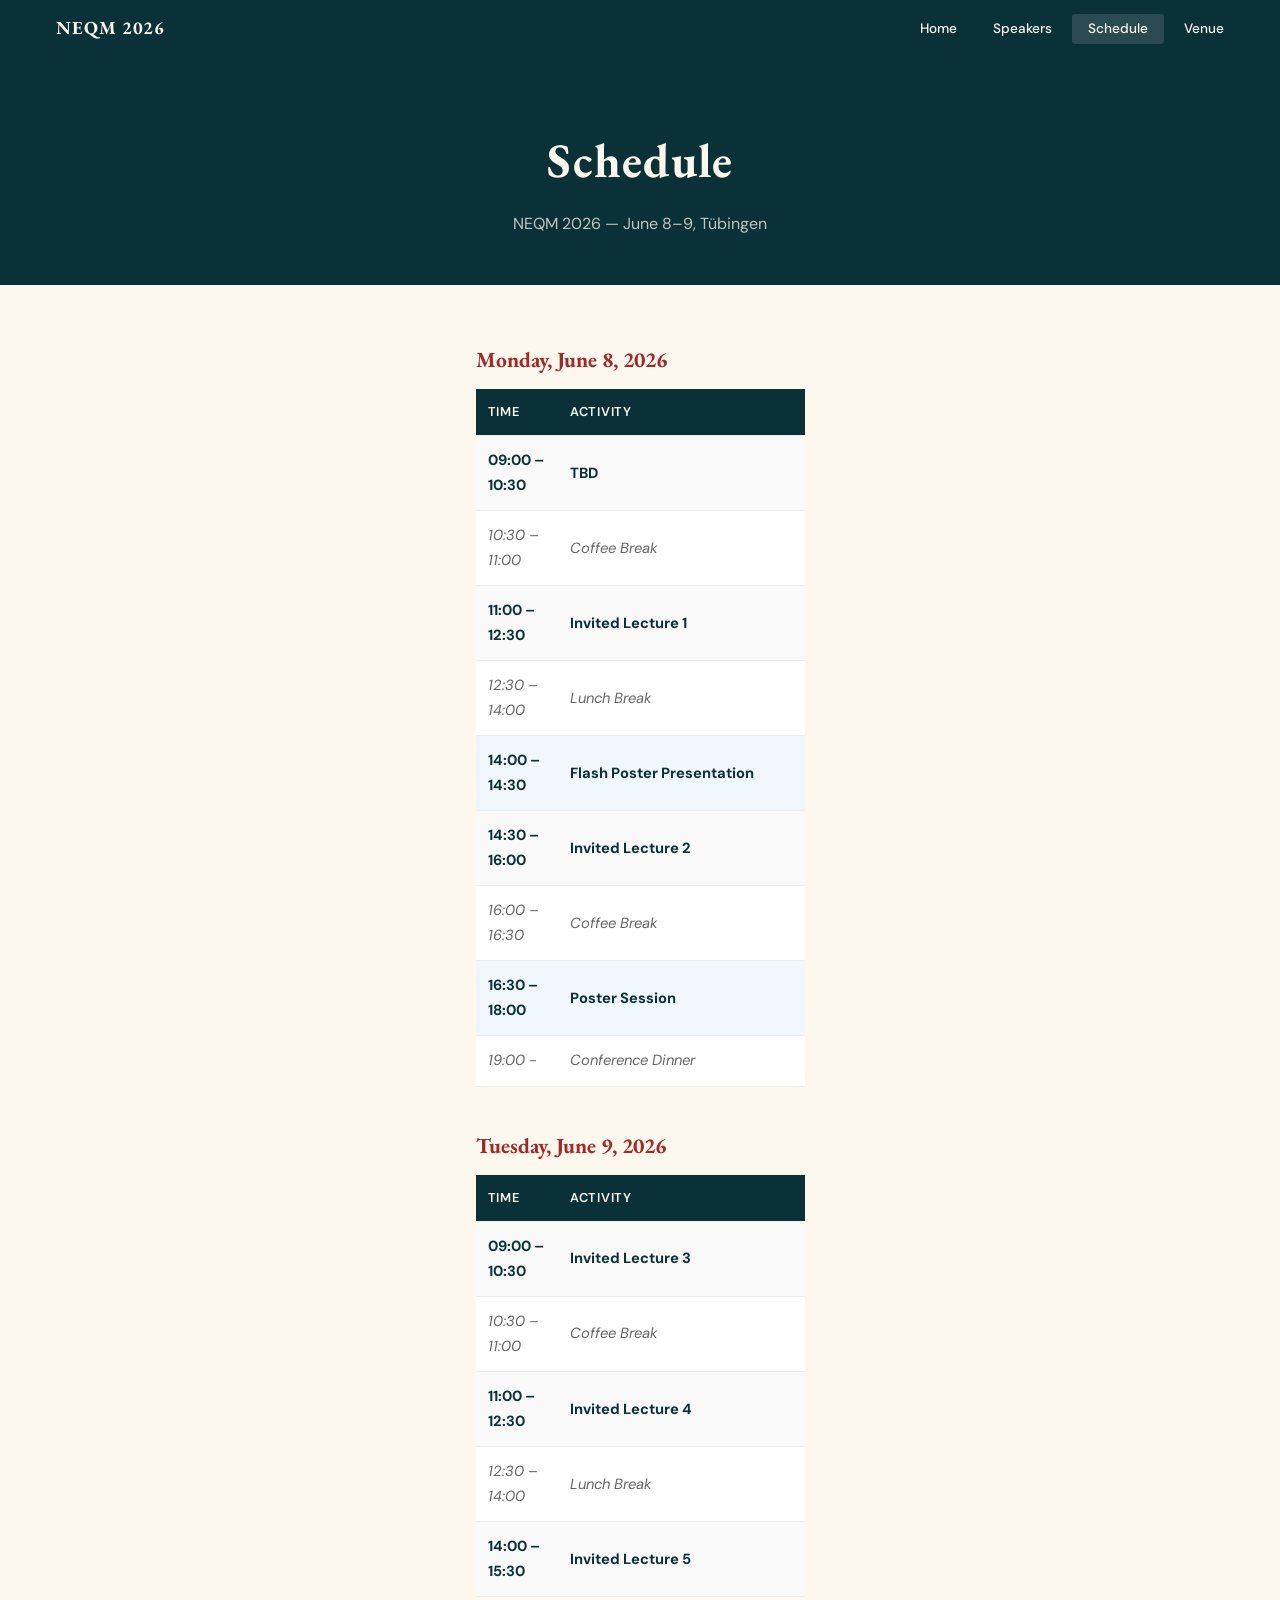
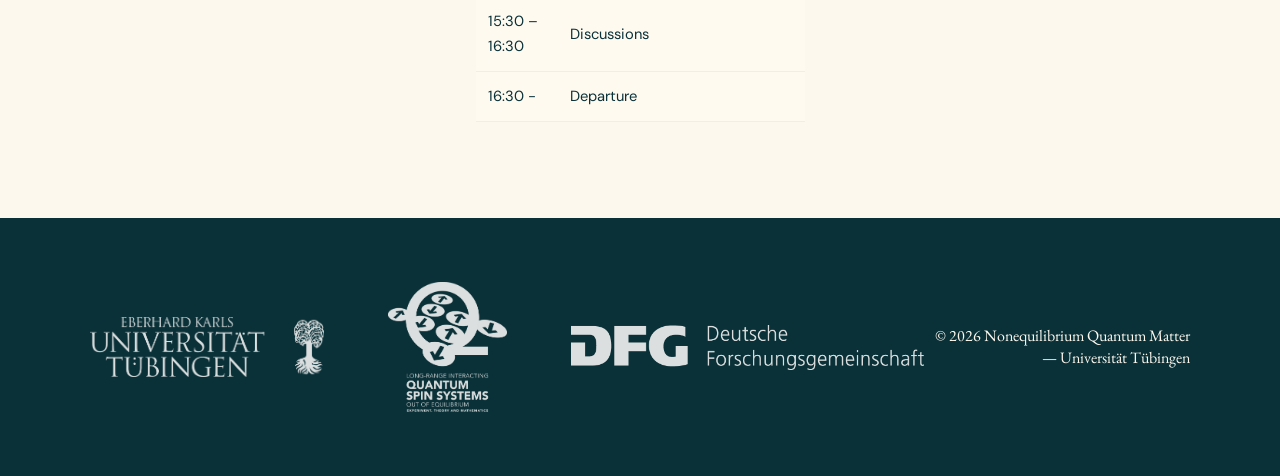
==== schedule.html @ 26ac0875 "Update footer" ====
<!DOCTYPE html>
<html lang="en">
<head>
  <meta charset="UTF-8">
  <meta name="viewport" content="width=device-width, initial-scale=1.0">
  <title>Schedule — NEQM 2026</title>
  <link rel="stylesheet" href="style.css">
  <style>
    /* Styles to replicate the LaTeX cell colors */
    .schedule-table { width: 100%; border-collapse: collapse; margin-bottom: 2rem; }
    .schedule-table th, .schedule-table td { padding: 12px; border-bottom: 1px solid #eee; text-align: left; }
    .schedule-table thead { background-color: #f2f2f2; }
    
    .row-talk { background-color: #f9f9f9; font-weight: bold; }
    .row-break { color: #666; font-style: italic; background-color: #ffffff; }
    .row-poster { background-color: #f0f7ff; font-weight: bold; }
    .row-discussion { background-color: #fffaf0; }
  </style>
</head>
<body>

<nav>
  <a href="index.html" class="brand">NEQM 2026</a>
  <ul>
    <li><a href="index.html">Home</a></li>
    <li><a href="speakers.html">Speakers</a></li>
    <li><a href="schedule.html" class="active">Schedule</a></li>
    <li><a href="venue.html">Venue</a></li>
  </ul>
</nav>

<div class="page-header">
  <h1>Schedule</h1>
  <p>NEQM 2026 — June 8–9, Tübingen</p>
</div>

<div class="container">

  <div class="schedule-day">
    <h3>Monday, June 8, 2026</h3>
    <table class="schedule-table">
      <thead>
        <tr>
          <th style="width: 25%;">Time</th>
          <th style="width: 75%;">Activity</th>
        </tr>
      </thead>
      <tbody>
        <tr class="row-talk"><td>09:00 – 10:30</td><td>TBD</td></tr>
        <tr class="row-break"><td>10:30 – 11:00</td><td>Coffee Break</td></tr>
        <tr class="row-talk"><td>11:00 – 12:30</td><td>Invited Lecture 1</td></tr>
        <tr class="row-break"><td>12:30 – 14:00</td><td>Lunch Break</td></tr>
        <tr class="row-poster"><td>14:00 – 14:30</td><td>Flash Poster Presentation</td></tr>
        <tr class="row-talk"><td>14:30 – 16:00</td><td>Invited Lecture 2</td></tr>
        <tr class="row-break"><td>16:00 – 16:30</td><td>Coffee Break</td></tr>
        <tr class="row-poster"><td>16:30 – 18:00</td><td>Poster Session</td></tr>
        <tr class="row-break"><td>19:00 - </td><td>Conference Dinner</td></tr>
      </tbody>
    </table>
  </div>

  <div class="schedule-day">
    <h3>Tuesday, June 9, 2026</h3>
    <table class="schedule-table">
      <thead>
        <tr>
          <th style="width: 25%;">Time</th>
          <th style="width: 75%;">Activity</th>
        </tr>
      </thead>
      <tbody>
        <tr class="row-talk"><td>09:00 – 10:30</td><td>Invited Lecture 3</td></tr>
        <tr class="row-break"><td>10:30 – 11:00</td><td>Coffee Break</td></tr>
        <tr class="row-talk"><td>11:00 – 12:30</td><td>Invited Lecture 4</td></tr>
        <tr class="row-break"><td>12:30 – 14:00</td><td>Lunch Break</td></tr>
        <tr class="row-talk"><td>14:00 – 15:30</td><td>Invited Lecture 5</td></tr>
        <tr class="row-discussion"><td>15:30 – 16:30</td><td>Discussions</td></tr>
        <tr class="row-discussion"><td>16:30 - </td><td>Departure</td></tr>
        
      </tbody>
    </table>
  </div>

</div>

<footer>
  <div class="footer-content">
    <div class="footer-sponsors">
      <img src="UTue.png" class="logo-uni" alt="University of Tübingen">
      <img src="FOR.png" class="logo-for" alt="FOR Research Group">
      <img src="DFG.png" class="logo-dfg" alt="DFG">
    </div>
    <div class="footer-copyright">
      &copy; 2026 Nonequilibrium Quantum Matter — Universität Tübingen
    </div>
  </div>
</footer>

</body>
</html>
---- style.css ----
@import url('https://fonts.googleapis.com/css2?family=EB+Garamond:ital,wght@0,400;0,600;0,700;1,400&family=DM+Sans:wght@400;500;600&display=swap');

:root {
  --cream: #fdf8ee;
  --teal: #0a3138;
  --red: #9e2a2b;
  --gold: #bd8b52;
  --teal-light: #3a9492;
  --grey: #666;
  --white: #fff;
  --border: rgba(10,49,56,0.1);
}

* { margin: 0; padding: 0; box-sizing: border-box; }

body {
  background: var(--cream);
  color: var(--teal);
  font-family: 'DM Sans', sans-serif;
  line-height: 1.7;
  min-height: 100vh;
  display: flex;
  flex-direction: column;
}

/* ── NAV ── */
nav {
  position: sticky;
  top: 0;
  z-index: 100;
  background: var(--teal);
  display: flex;
  justify-content: space-between;
  align-items: center;
  padding: 0 2.5rem;
  height: 56px;
}
nav .brand {
  font-family: 'EB Garamond', serif;
  font-size: 1.15rem;
  color: var(--cream);
  font-weight: 700;
  letter-spacing: 0.05em;
  text-decoration: none;
}
nav ul {
  list-style: none;
  display: flex;
  gap: 0.25rem;
}
nav a {
  color: var(--cream);
  text-decoration: none;
  font-size: 0.85rem;
  font-weight: 500;
  padding: 0.4rem 1rem;
  border-radius: 3px;
  transition: background 0.2s;
}
nav a:hover, nav a.active {
  background: rgba(255,255,255,0.12);
}

/* ── HERO (index only) ── */
.hero {
  position: relative;
  min-height: 85vh;
  display: flex;
  align-items: center;
  justify-content: center;
  text-align: center;
  overflow: hidden;
}
.hero-bg {
  position: absolute;
  inset: 0;
  background-size: cover;
  background-position: center 40%;
  opacity: 0.5;
}
.hero-overlay {
  position: absolute;
  inset: 0;
  background: linear-gradient(
    180deg,
    rgba(10,49,56,0.35) 0%,
    rgba(253,248,238,0.6) 50%,
    var(--cream) 100%
  );
}
.hero-content {
  position: relative;
  z-index: 2;
  max-width: 780px;
  padding: 2rem;
}
.hero h1 {
  font-family: 'EB Garamond', serif;
  font-size: clamp(2.4rem, 5.5vw, 4rem);
  font-weight: 700;
  letter-spacing: 0.02em;
  line-height: 1.15;
  margin-bottom: 0.6rem;
  color: var(--teal);
}
.hero .subtitle {
  font-family: 'EB Garamond', serif;
  font-size: clamp(1.05rem, 2.2vw, 1.35rem);
  font-style: italic;
  color: var(--grey);
  margin-bottom: 2.25rem;
}
.hero .meta-bar {
  display: inline-flex;
  gap: 2rem;
  flex-wrap: wrap;
  justify-content: center;
  font-size: 1rem;
  font-weight: 600;
  background: rgba(255,255,255,0.7);
  border: 2px solid var(--gold);
  border-radius: 4px;
  padding: 0.8rem 2rem;
  backdrop-filter: blur(6px);
}
.hero .meta-bar span { white-space: nowrap; }
.btn {
  display: inline-block;
  margin-top: 2rem;
  background: var(--red);
  color: var(--white);
  font-family: 'EB Garamond', serif;
  font-size: 1.1rem;
  font-weight: 700;
  letter-spacing: 0.06em;
  padding: 0.8rem 2.5rem;
  border-radius: 3px;
  text-decoration: none;
  transition: background 0.2s, transform 0.15s;
}
.btn:hover { background: #852324; transform: translateY(-1px); }

/* ── PAGE HEADER (non-index pages) ── */
.page-header {
  background: var(--teal);
  color: var(--cream);
  padding: 4rem 2rem 3rem;
  text-align: center;
}
.page-header h1 {
  font-family: 'EB Garamond', serif;
  font-size: clamp(2rem, 4vw, 3rem);
  font-weight: 700;
  letter-spacing: 0.02em;
}
.page-header p {
  margin-top: 0.5rem;
  font-size: 1rem;
  opacity: 0.75;
}

/* ── SECTIONS ── */
.container { max-width: 920px; margin: 0 auto; padding: 3.5rem 2rem; }
.container.wide { max-width: 1080px; }

section h2 {
  font-family: 'EB Garamond', serif;
  font-size: 1.75rem;
  font-weight: 700;
  margin-bottom: 1.25rem;
  color: var(--teal);
  border-left: 4px solid var(--red);
  padding-left: 0.75rem;
}

/* ── TOPICS ── */
.topics-list {
  list-style: none;
  display: flex;
  flex-wrap: wrap;
  gap: 0.6rem;
}
.topics-list li {
  background: var(--teal);
  color: var(--cream);
  padding: 0.45rem 1.1rem;
  border-radius: 3px;
  font-size: 0.9rem;
  font-weight: 500;
}

/* ── SPEAKER GRID ── */
.speaker-grid {
  display: grid;
  grid-template-columns: repeat(auto-fill, minmax(200px, 1fr));
  gap: 1.25rem;
  margin-top: 1rem;
}
.speaker-card {
  background: var(--white);
  border: 1px solid var(--border);
  border-radius: 6px;
  padding: 1.75rem 1.25rem;
  text-align: center;
  transition: box-shadow 0.2s;
}
.speaker-card:hover {
  box-shadow: 0 4px 20px rgba(10,49,56,0.08);
}
.speaker-card .avatar {
  width: 80px;
  height: 80px;
  border-radius: 50%;
  background: var(--teal);
  color: var(--cream);
  font-family: 'EB Garamond', serif;
  font-size: 1.6rem;
  font-weight: 700;
  display: flex;
  align-items: center;
  justify-content: center;
  margin: 0 auto 1rem;
}
.speaker-card .name {
  font-family: 'EB Garamond', serif;
  font-size: 1.1rem;
  font-weight: 700;
  color: var(--teal);
  margin-bottom: 0.25rem;
}
.speaker-card .affiliation {
  font-size: 0.82rem;
  color: var(--grey);
}

/* ── SCHEDULE ── */
.schedule-day { margin-bottom: 2.5rem; }
.schedule-day h3 {
  font-family: 'EB Garamond', serif;
  font-size: 1.35rem;
  font-weight: 700;
  margin-bottom: 0.75rem;
  color: var(--red);
}
.schedule-table {
  width: 100%;
  border-collapse: collapse;
  font-size: 0.92rem;
}
.schedule-table th,
.schedule-table td {
  padding: 0.75rem 1rem;
  text-align: left;
  border-bottom: 1px solid var(--border);
}
.schedule-table th {
  font-weight: 600;
  background: var(--teal);
  color: var(--cream);
  font-size: 0.8rem;
  text-transform: uppercase;
  letter-spacing: 0.06em;
}
.schedule-table tr:hover td { background: rgba(10,49,56,0.03); }
.schedule-table .break-row td {
  background: rgba(189,139,82,0.08);
  font-style: italic;
  color: var(--grey);
}

/* ── TRAVEL / VENUE ── */
.travel-grid {
  display: grid;
  grid-template-columns: repeat(auto-fit, minmax(260px, 1fr));
  gap: 1.25rem;
  margin-top: 1rem;
}
.travel-card {
  background: var(--white);
  border: 1px solid var(--border);
  border-radius: 6px;
  padding: 1.5rem;
}
.travel-card h3 {
  font-family: 'EB Garamond', serif;
  font-size: 1.1rem;
  margin-bottom: 0.5rem;
  color: var(--red);
}
.travel-card p {
  font-size: 0.9rem;
  color: var(--teal);
  margin-bottom: 0.5rem;
}
.travel-card a {
  color: var(--teal-light);
  font-size: 0.85rem;
  text-decoration: none;
  font-weight: 600;
}
.travel-card a:hover { text-decoration: underline; }

.venue-hero {
  width: 100%;
  max-height: 400px;
  object-fit: cover;
  border-radius: 6px;
  margin-bottom: 1.5rem;
}

/* ── POSTER ── */
.pdf-container {
  width: 100%;
  height: 80vh;
  min-height: 500px;
  border: 1px solid var(--gold);
  border-radius: 4px;
  overflow: hidden;
  margin-top: 1rem;
}
.pdf-container embed { width: 100%; height: 100%; border: none; }
.pdf-fallback {
  margin-top: 0.75rem;
  font-size: 0.85rem;
  color: var(--grey);
}
.pdf-fallback a { color: var(--red); }

/* ── CONTACTS ── */
.contact-grid {
  display: grid;
  grid-template-columns: repeat(auto-fit, minmax(220px, 1fr));
  gap: 1rem;
  margin-top: 1rem;
}
.contact-grid div { font-size: 0.9rem; }
.contact-grid .name { font-weight: 600; }
.contact-grid a {
  color: var(--teal-light);
  text-decoration: none;
  font-size: 0.85rem;
}
.contact-grid a:hover { text-decoration: underline; }

/* ── NOTE / PLACEHOLDER ── */
.placeholder-note {
  text-align: center;
  padding: 4rem 2rem;
  color: var(--grey);
  font-style: italic;
  font-size: 1.05rem;
}
/* ── FOOTER ── */
footer {
  margin-top: auto;
  background: var(--teal);
  color: var(--cream);
  /* Added more vertical padding to make the footer much larger */
  padding: 4rem 2.5rem; 
}

.footer-content {
  display: flex;
  justify-content: space-between;
  align-items: center;
  max-width: 1100px; /* Widened to fit larger logos */
  margin: 0 auto;
}

.footer-sponsors {
  display: flex;
  gap: 4rem; /* More space between large logos */
  align-items: center;
}

.footer-sponsors img {
  width: auto;
  object-fit: contain;
  filter: brightness(0) invert(0.95);
  opacity: 0.9;
  transition: transform 0.3s ease;
}

/* Individual size controls */
.logo-uni {
  height: 60px; 
}

.logo-for {
  height: 130px; 
}

.logo-dfg {
  height: 45px;  
}


.footer-sponsors img:hover {
  opacity: 1;
  transform: scale(1.05);
}
.footer-sponsors img:hover {
  opacity: 1;
  transform: scale(1.05);
}

.footer-copyright {
  font-family: 'EB Garamond', serif;
  font-size: 1rem;
  max-width: 350px;
  line-height: 1.4;
  text-align: right;
}

/* ── RESPONSIVE ADJUSTMENTS ── */
@media (max-width: 1024px) {
  .footer-content {
    flex-direction: column-reverse;
    gap: 3rem;
    text-align: center;
  }
  
  .footer-copyright {
    text-align: center;
  }

  .footer-sponsors img {
    height: 80px; /* Scale down slightly for tablets */
  }
}

@media (max-width: 640px) {
  .footer-sponsors {
    flex-direction: column; /* Stack logos on mobile to prevent overflow */
    gap: 2.5rem;
  }
  
  .footer-sponsors img {
    height: 100px; /* Keep them big on mobile by stacking */
  }
}

/* ── MOBILE ── */
@media (max-width: 640px) {
  nav { padding: 0 1rem; flex-wrap: wrap; height: auto; padding: 0.75rem 1rem; }
  nav ul { gap: 0; flex-wrap: wrap; }
  nav a { padding: 0.3rem 0.6rem; font-size: 0.8rem; }
  .hero { min-height: 70vh; }
  .hero .meta-bar { flex-direction: column; gap: 0.4rem; }
  .container { padding: 2.5rem 1.25rem; }
}

.map-container iframe {
  width: 100%;
  height: 450px;
  border: 0;
}

.address-box p {
  margin: 0.5rem 0;
  line-height: 1.5;
}

.address-box a {
  color: #0056b3;
  text-decoration: none;
}

.address-box a:hover {
  text-decoration: underline;
}
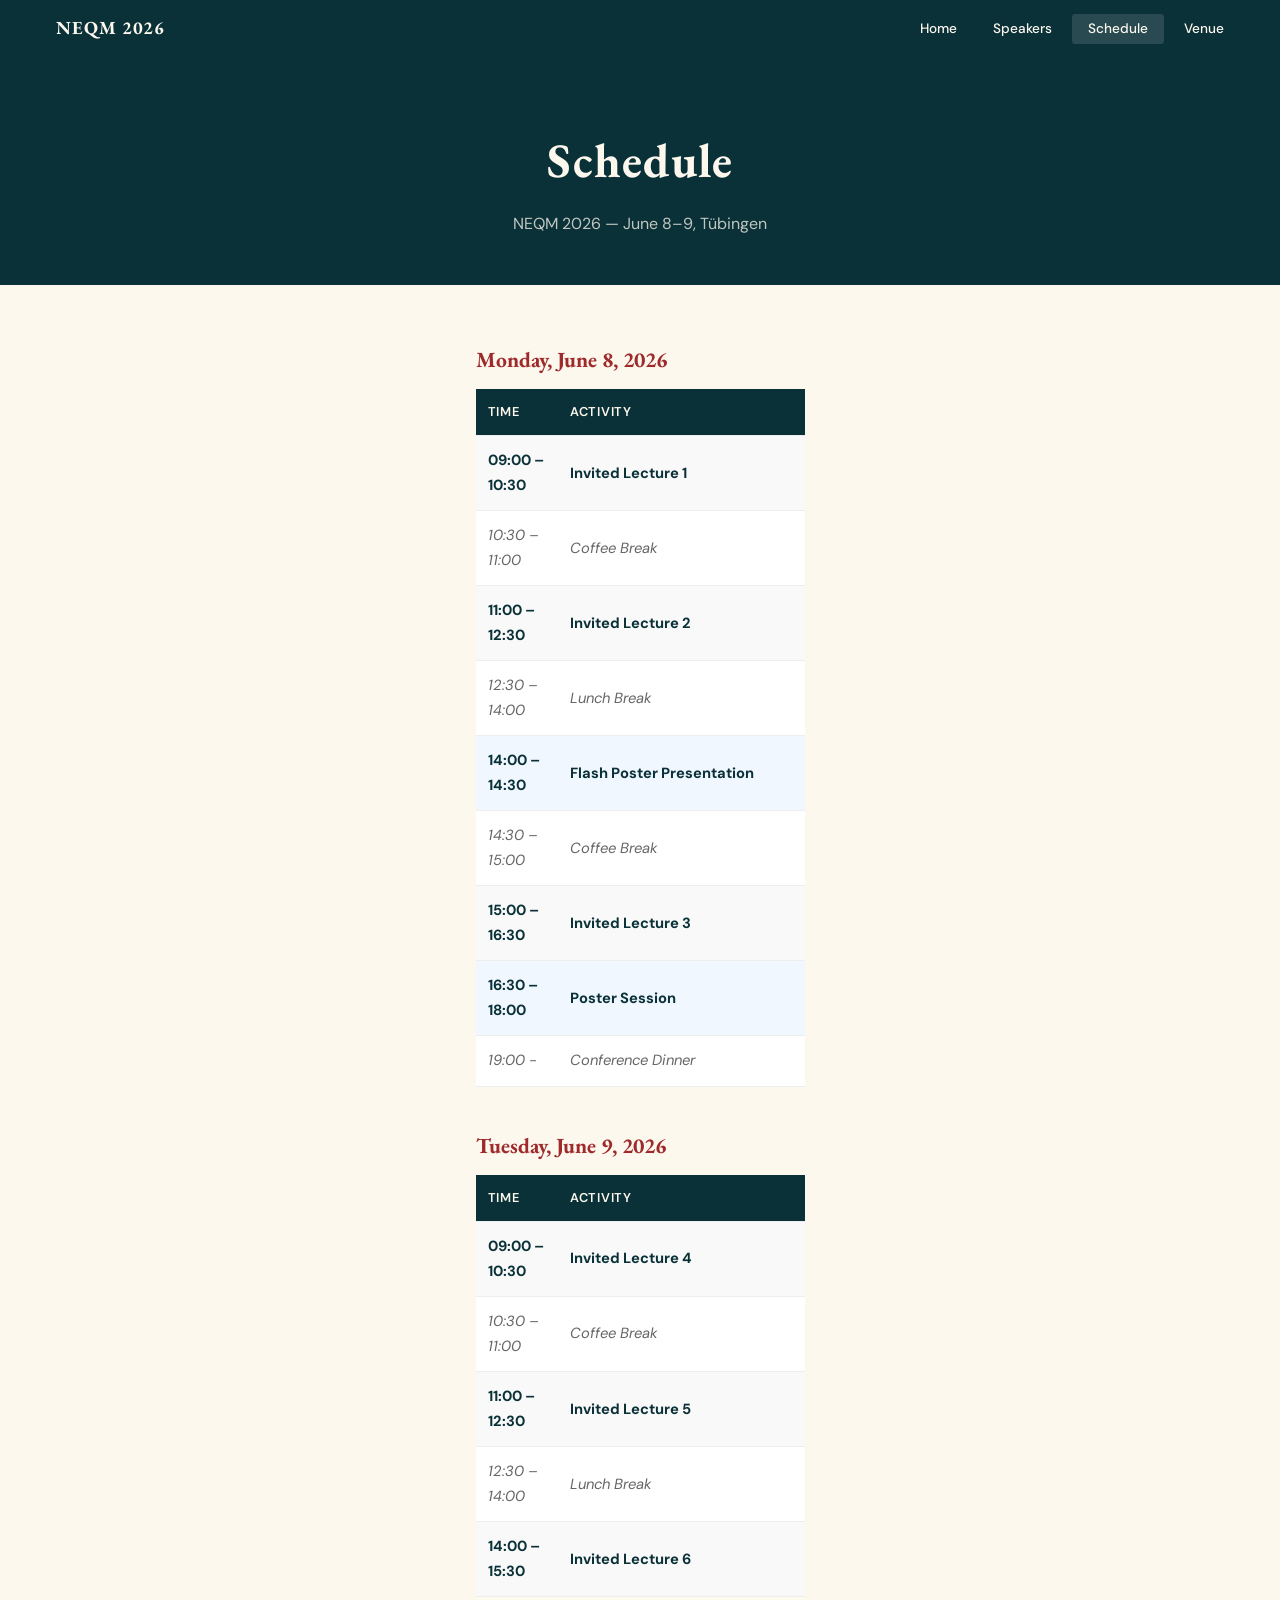
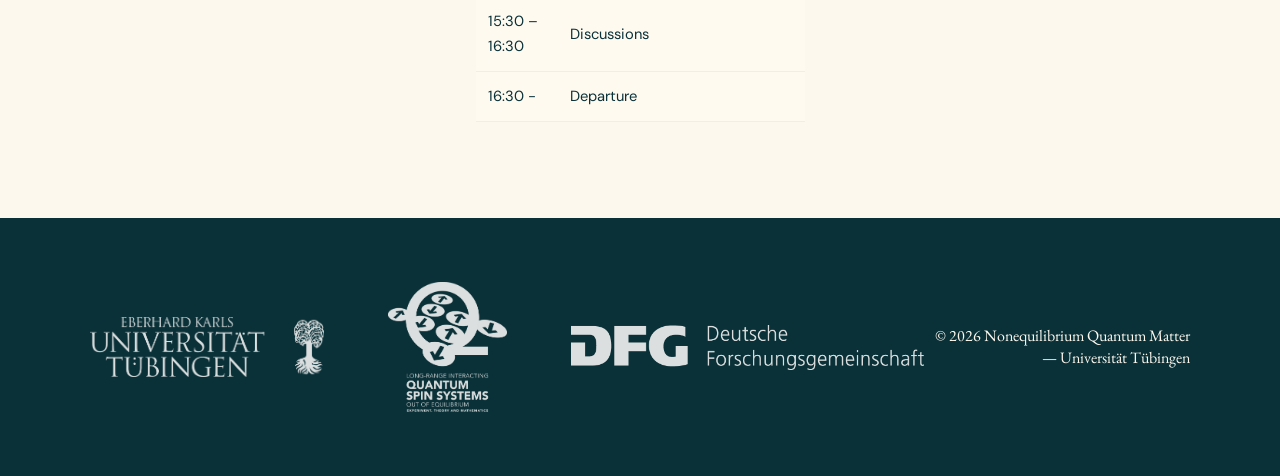
==== commit e09f1d90: "Update schedule.html" ====
--- a/schedule.html
+++ b/schedule.html
@@ -46,13 +46,13 @@
         </tr>
       </thead>
       <tbody>
-        <tr class="row-talk"><td>09:00 – 10:30</td><td>TBD</td></tr>
+        <tr class="row-talk"><td>09:00 – 10:30</td><td>Invited Lecture 1</td></tr>
         <tr class="row-break"><td>10:30 – 11:00</td><td>Coffee Break</td></tr>
-        <tr class="row-talk"><td>11:00 – 12:30</td><td>Invited Lecture 1</td></tr>
+        <tr class="row-talk"><td>11:00 – 12:30</td><td>Invited Lecture 2</td></tr>
         <tr class="row-break"><td>12:30 – 14:00</td><td>Lunch Break</td></tr>
         <tr class="row-poster"><td>14:00 – 14:30</td><td>Flash Poster Presentation</td></tr>
-        <tr class="row-talk"><td>14:30 – 16:00</td><td>Invited Lecture 2</td></tr>
-        <tr class="row-break"><td>16:00 – 16:30</td><td>Coffee Break</td></tr>
+        <tr class="row-break"><td>14:30 – 15:00</td><td>Coffee Break</td></tr>
+        <tr class="row-talk"><td>15:00 – 16:30</td><td>Invited Lecture 3</td></tr>
         <tr class="row-poster"><td>16:30 – 18:00</td><td>Poster Session</td></tr>
         <tr class="row-break"><td>19:00 - </td><td>Conference Dinner</td></tr>
       </tbody>
@@ -69,11 +69,11 @@
         </tr>
       </thead>
       <tbody>
-        <tr class="row-talk"><td>09:00 – 10:30</td><td>Invited Lecture 3</td></tr>
+        <tr class="row-talk"><td>09:00 – 10:30</td><td>Invited Lecture 4</td></tr>
         <tr class="row-break"><td>10:30 – 11:00</td><td>Coffee Break</td></tr>
-        <tr class="row-talk"><td>11:00 – 12:30</td><td>Invited Lecture 4</td></tr>
+        <tr class="row-talk"><td>11:00 – 12:30</td><td>Invited Lecture 5</td></tr>
         <tr class="row-break"><td>12:30 – 14:00</td><td>Lunch Break</td></tr>
-        <tr class="row-talk"><td>14:00 – 15:30</td><td>Invited Lecture 5</td></tr>
+        <tr class="row-talk"><td>14:00 – 15:30</td><td>Invited Lecture 6</td></tr>
         <tr class="row-discussion"><td>15:30 – 16:30</td><td>Discussions</td></tr>
         <tr class="row-discussion"><td>16:30 - </td><td>Departure</td></tr>
         
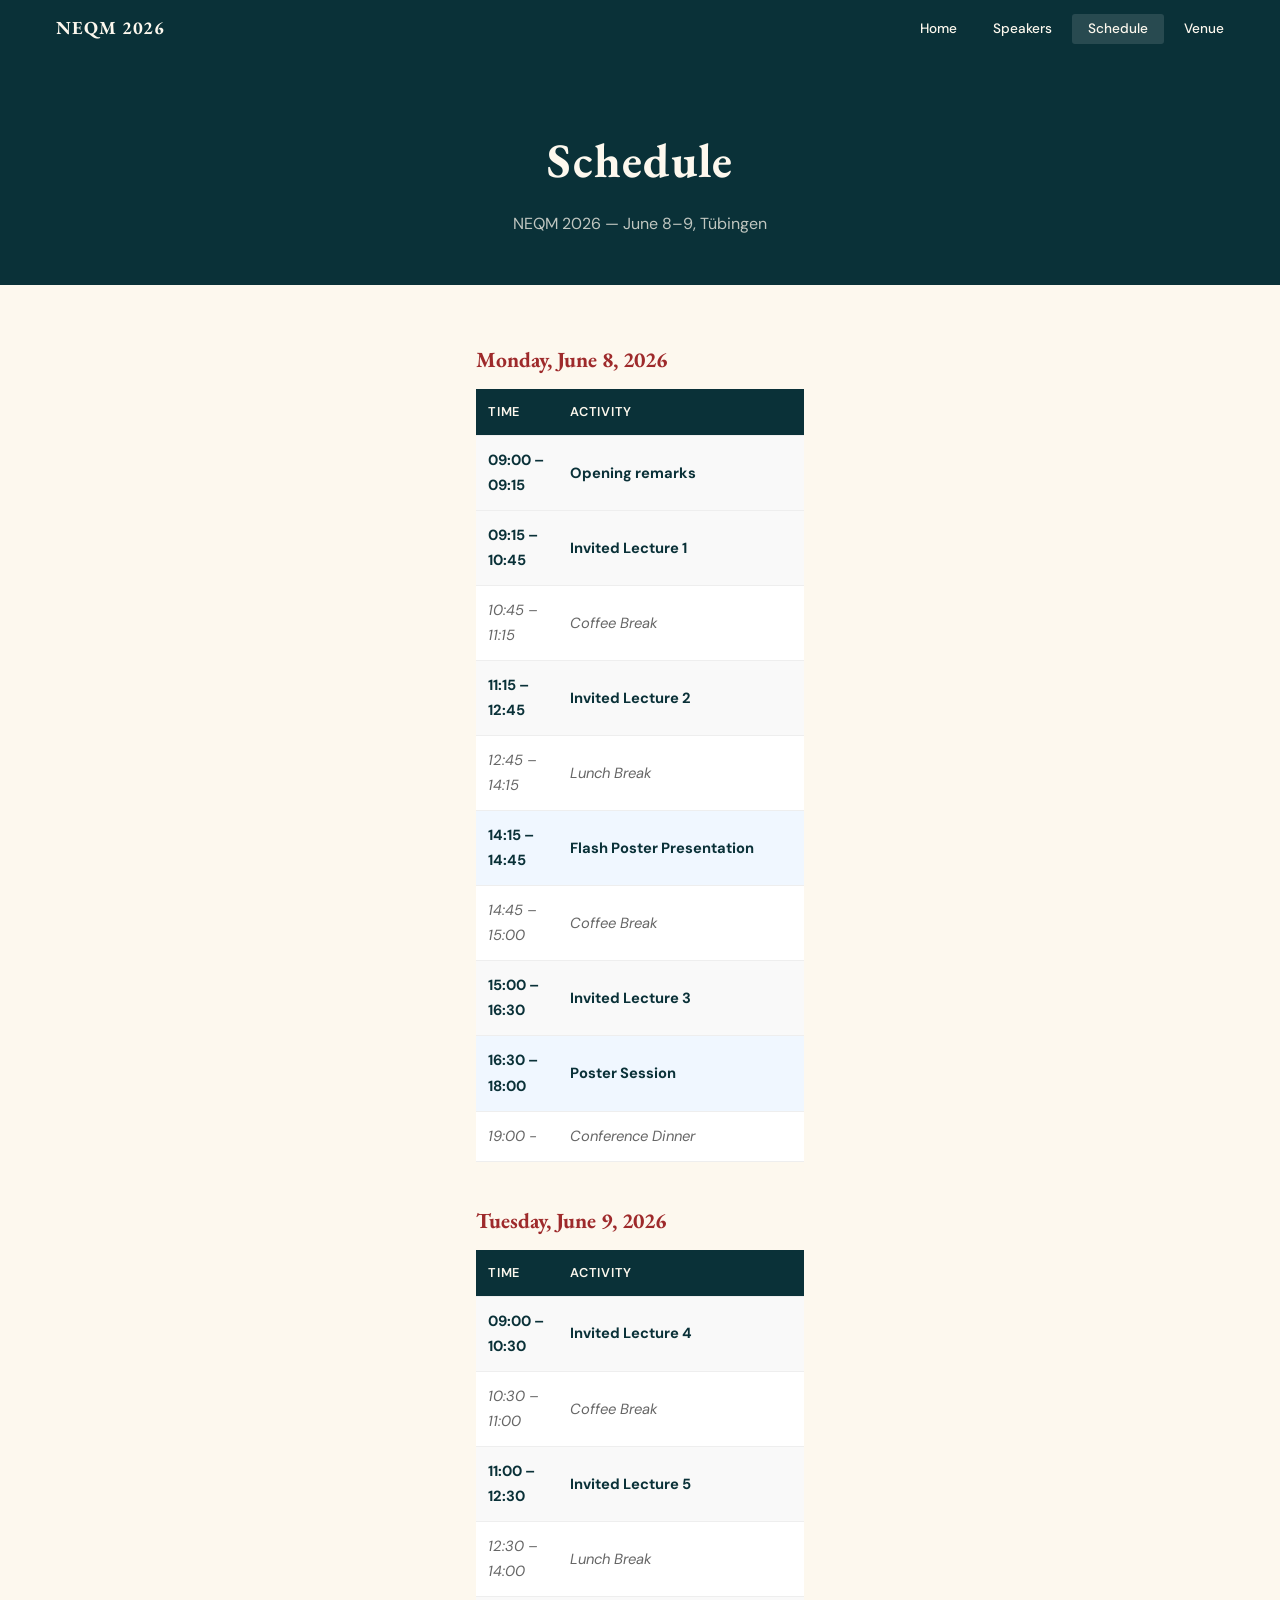
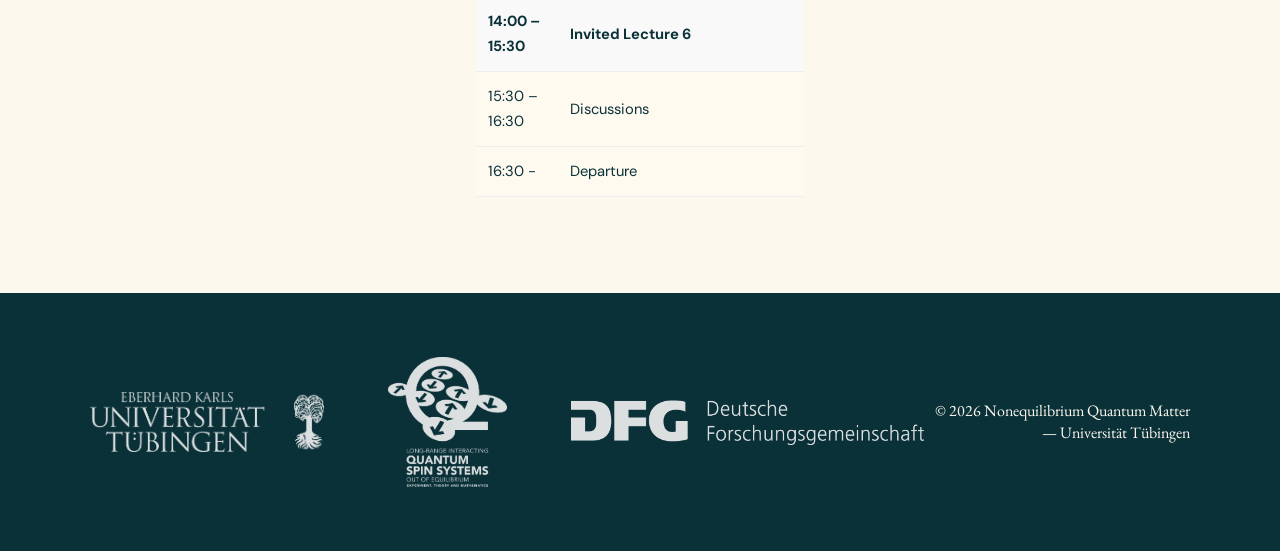
==== commit 6b3cdae7: "Update schedule.html" ====
--- a/schedule.html
+++ b/schedule.html
@@ -46,12 +46,13 @@
         </tr>
       </thead>
       <tbody>
-        <tr class="row-talk"><td>09:00 – 10:30</td><td>Invited Lecture 1</td></tr>
-        <tr class="row-break"><td>10:30 – 11:00</td><td>Coffee Break</td></tr>
-        <tr class="row-talk"><td>11:00 – 12:30</td><td>Invited Lecture 2</td></tr>
-        <tr class="row-break"><td>12:30 – 14:00</td><td>Lunch Break</td></tr>
-        <tr class="row-poster"><td>14:00 – 14:30</td><td>Flash Poster Presentation</td></tr>
-        <tr class="row-break"><td>14:30 – 15:00</td><td>Coffee Break</td></tr>
+        <tr class="row-talk"><td>09:00 – 09:15</td><td>Opening remarks</td></tr>
+        <tr class="row-talk"><td>09:15 – 10:45</td><td>Invited Lecture 1</td></tr>
+        <tr class="row-break"><td>10:45 – 11:15</td><td>Coffee Break</td></tr>
+        <tr class="row-talk"><td>11:15 – 12:45</td><td>Invited Lecture 2</td></tr>
+        <tr class="row-break"><td>12:45 – 14:15</td><td>Lunch Break</td></tr>
+        <tr class="row-poster"><td>14:15 – 14:45</td><td>Flash Poster Presentation</td></tr>
+        <tr class="row-break"><td>14:45 – 15:00</td><td>Coffee Break</td></tr>
         <tr class="row-talk"><td>15:00 – 16:30</td><td>Invited Lecture 3</td></tr>
         <tr class="row-poster"><td>16:30 – 18:00</td><td>Poster Session</td></tr>
         <tr class="row-break"><td>19:00 - </td><td>Conference Dinner</td></tr>
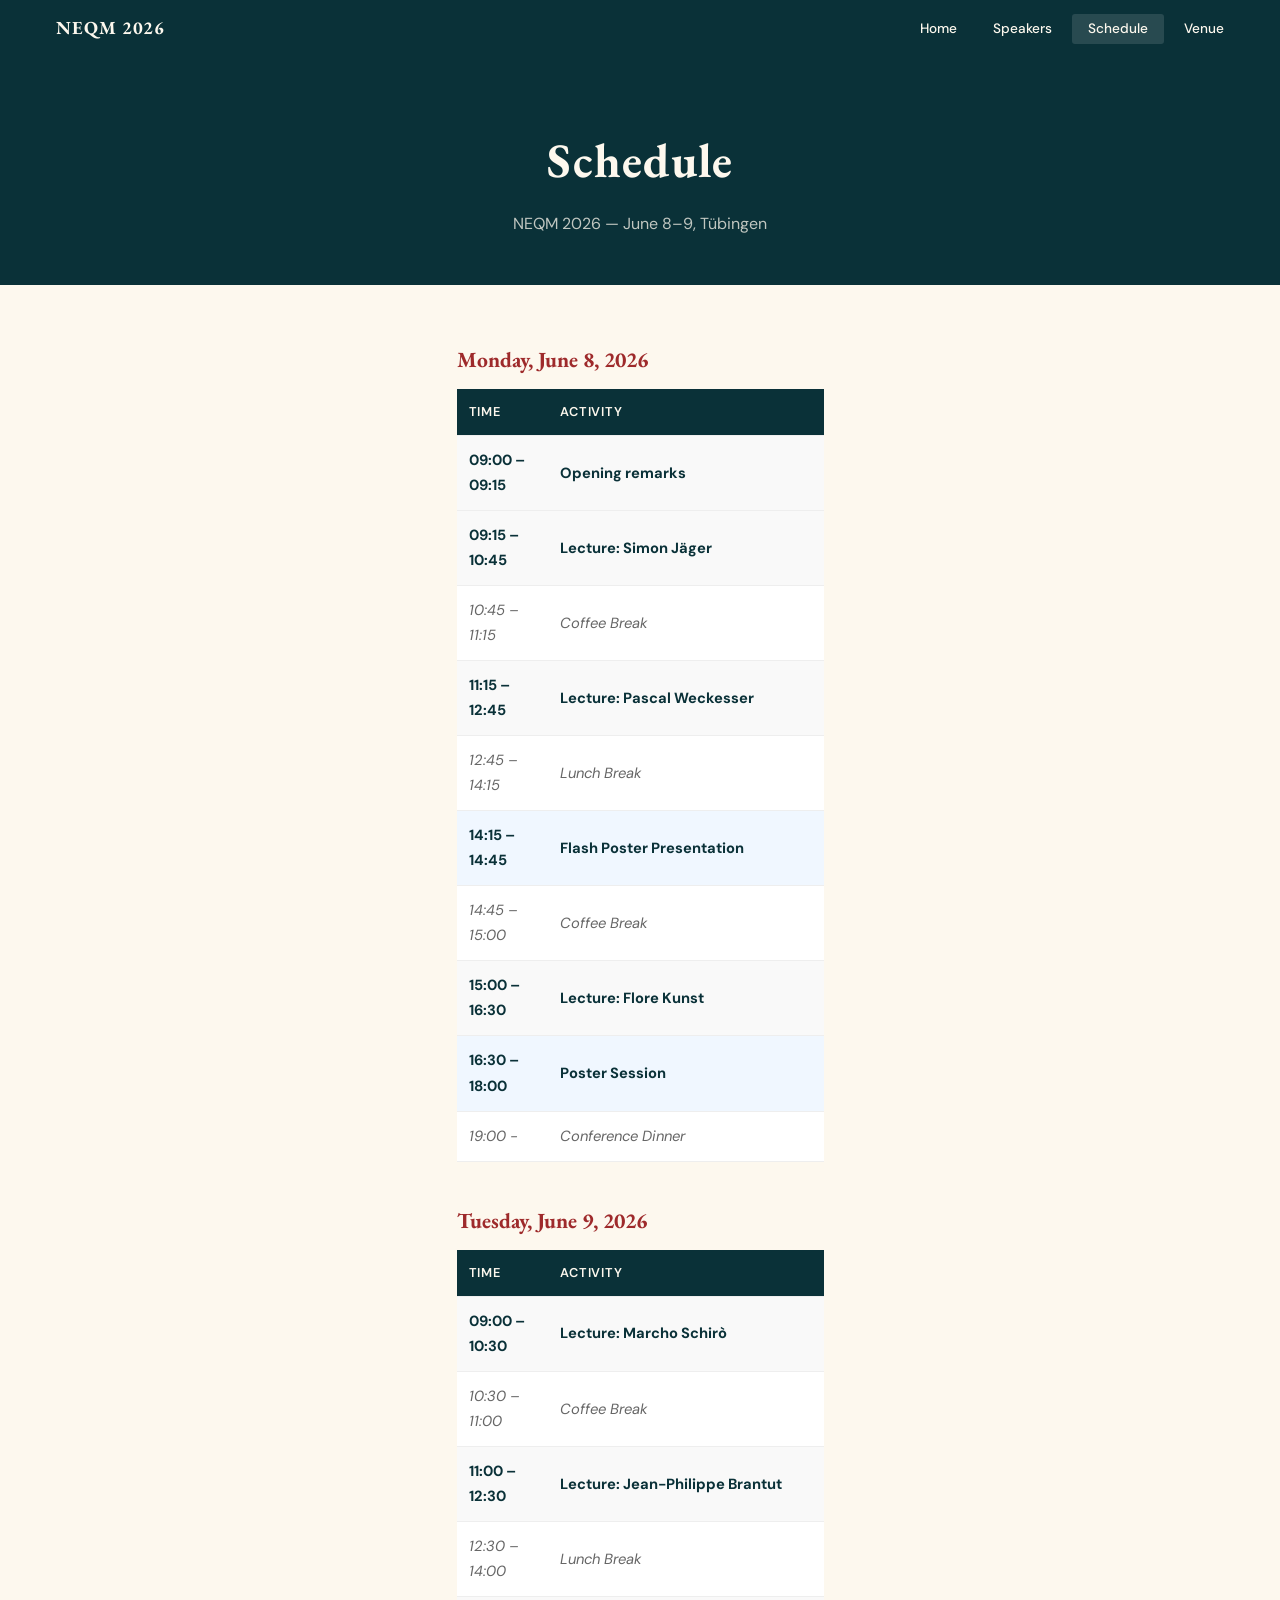
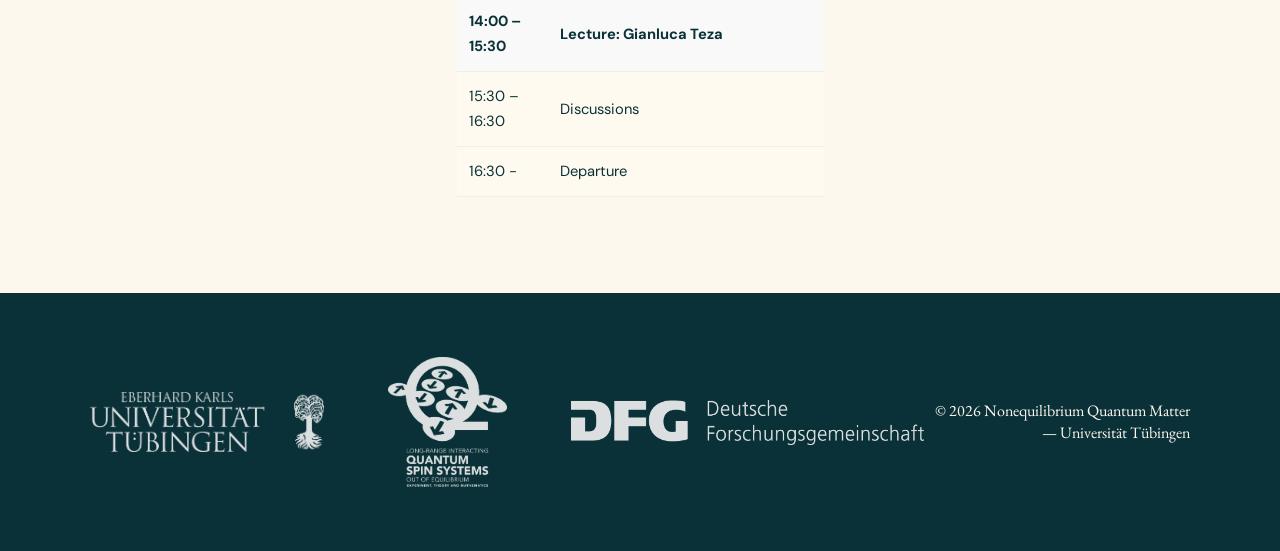
==== commit 0b5954c1: "Update schedule.html" ====
--- a/schedule.html
+++ b/schedule.html
@@ -47,13 +47,13 @@
       </thead>
       <tbody>
         <tr class="row-talk"><td>09:00 – 09:15</td><td>Opening remarks</td></tr>
-        <tr class="row-talk"><td>09:15 – 10:45</td><td>Invited Lecture 1</td></tr>
+        <tr class="row-talk"><td>09:15 – 10:45</td><td>Lecture: Simon Jäger</td></tr>
         <tr class="row-break"><td>10:45 – 11:15</td><td>Coffee Break</td></tr>
-        <tr class="row-talk"><td>11:15 – 12:45</td><td>Invited Lecture 2</td></tr>
+        <tr class="row-talk"><td>11:15 – 12:45</td><td>Lecture: Pascal Weckesser</td></tr>
         <tr class="row-break"><td>12:45 – 14:15</td><td>Lunch Break</td></tr>
         <tr class="row-poster"><td>14:15 – 14:45</td><td>Flash Poster Presentation</td></tr>
         <tr class="row-break"><td>14:45 – 15:00</td><td>Coffee Break</td></tr>
-        <tr class="row-talk"><td>15:00 – 16:30</td><td>Invited Lecture 3</td></tr>
+        <tr class="row-talk"><td>15:00 – 16:30</td><td>Lecture: Flore Kunst</td></tr>
         <tr class="row-poster"><td>16:30 – 18:00</td><td>Poster Session</td></tr>
         <tr class="row-break"><td>19:00 - </td><td>Conference Dinner</td></tr>
       </tbody>
@@ -70,11 +70,11 @@
         </tr>
       </thead>
       <tbody>
-        <tr class="row-talk"><td>09:00 – 10:30</td><td>Invited Lecture 4</td></tr>
+        <tr class="row-talk"><td>09:00 – 10:30</td><td>Lecture: Marcho Schirò</td></tr>
         <tr class="row-break"><td>10:30 – 11:00</td><td>Coffee Break</td></tr>
-        <tr class="row-talk"><td>11:00 – 12:30</td><td>Invited Lecture 5</td></tr>
+        <tr class="row-talk"><td>11:00 – 12:30</td><td>Lecture: Jean-Philippe Brantut</td></tr>
         <tr class="row-break"><td>12:30 – 14:00</td><td>Lunch Break</td></tr>
-        <tr class="row-talk"><td>14:00 – 15:30</td><td>Invited Lecture 6</td></tr>
+        <tr class="row-talk"><td>14:00 – 15:30</td><td>Lecture: Gianluca Teza</td></tr>
         <tr class="row-discussion"><td>15:30 – 16:30</td><td>Discussions</td></tr>
         <tr class="row-discussion"><td>16:30 - </td><td>Departure</td></tr>
         
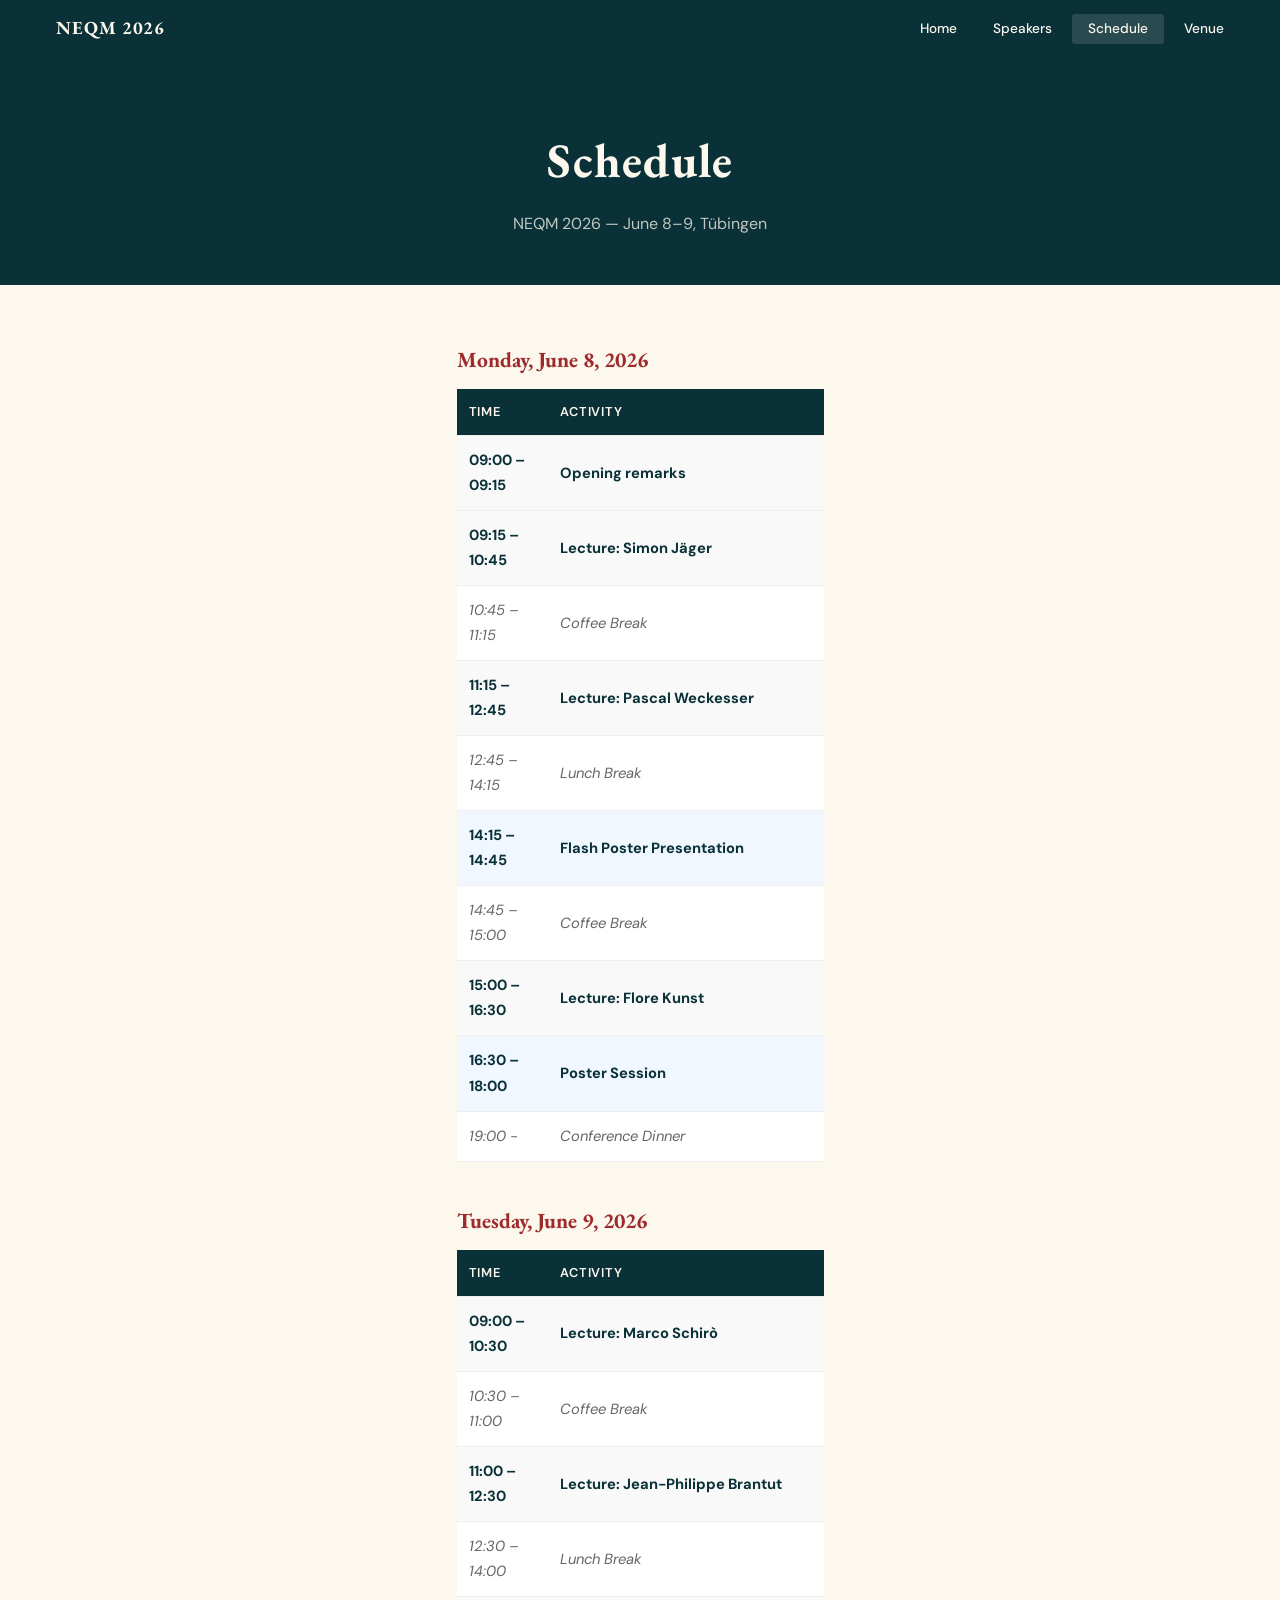
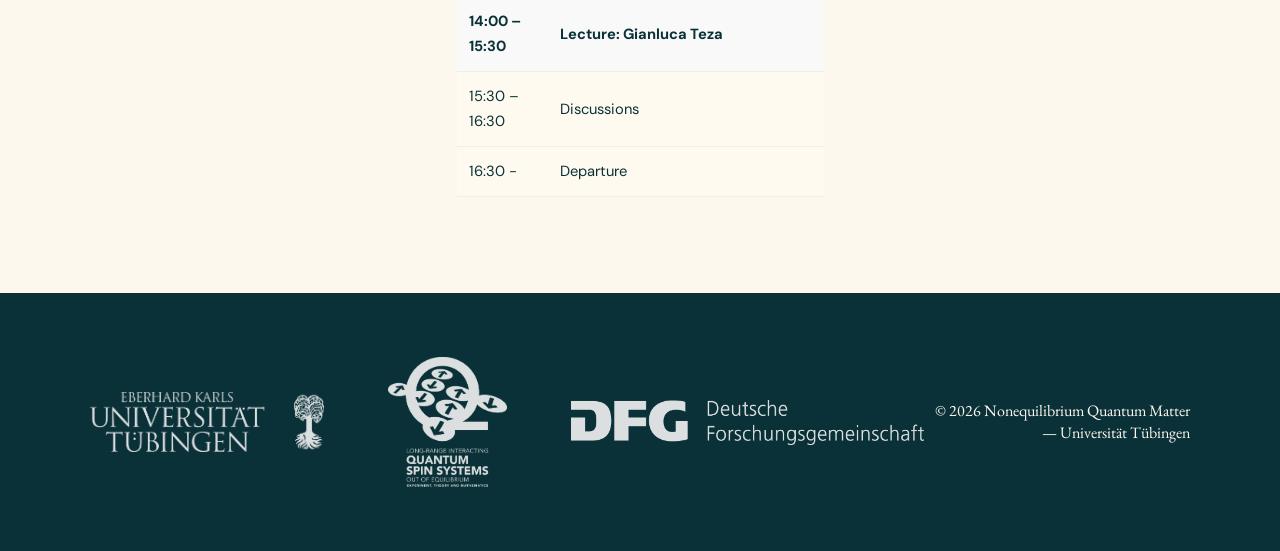
==== commit 39ecece5: "Update schedule.html" ====
--- a/schedule.html
+++ b/schedule.html
@@ -70,7 +70,7 @@
         </tr>
       </thead>
       <tbody>
-        <tr class="row-talk"><td>09:00 – 10:30</td><td>Lecture: Marcho Schirò</td></tr>
+        <tr class="row-talk"><td>09:00 – 10:30</td><td>Lecture: Marco Schirò</td></tr>
         <tr class="row-break"><td>10:30 – 11:00</td><td>Coffee Break</td></tr>
         <tr class="row-talk"><td>11:00 – 12:30</td><td>Lecture: Jean-Philippe Brantut</td></tr>
         <tr class="row-break"><td>12:30 – 14:00</td><td>Lunch Break</td></tr>
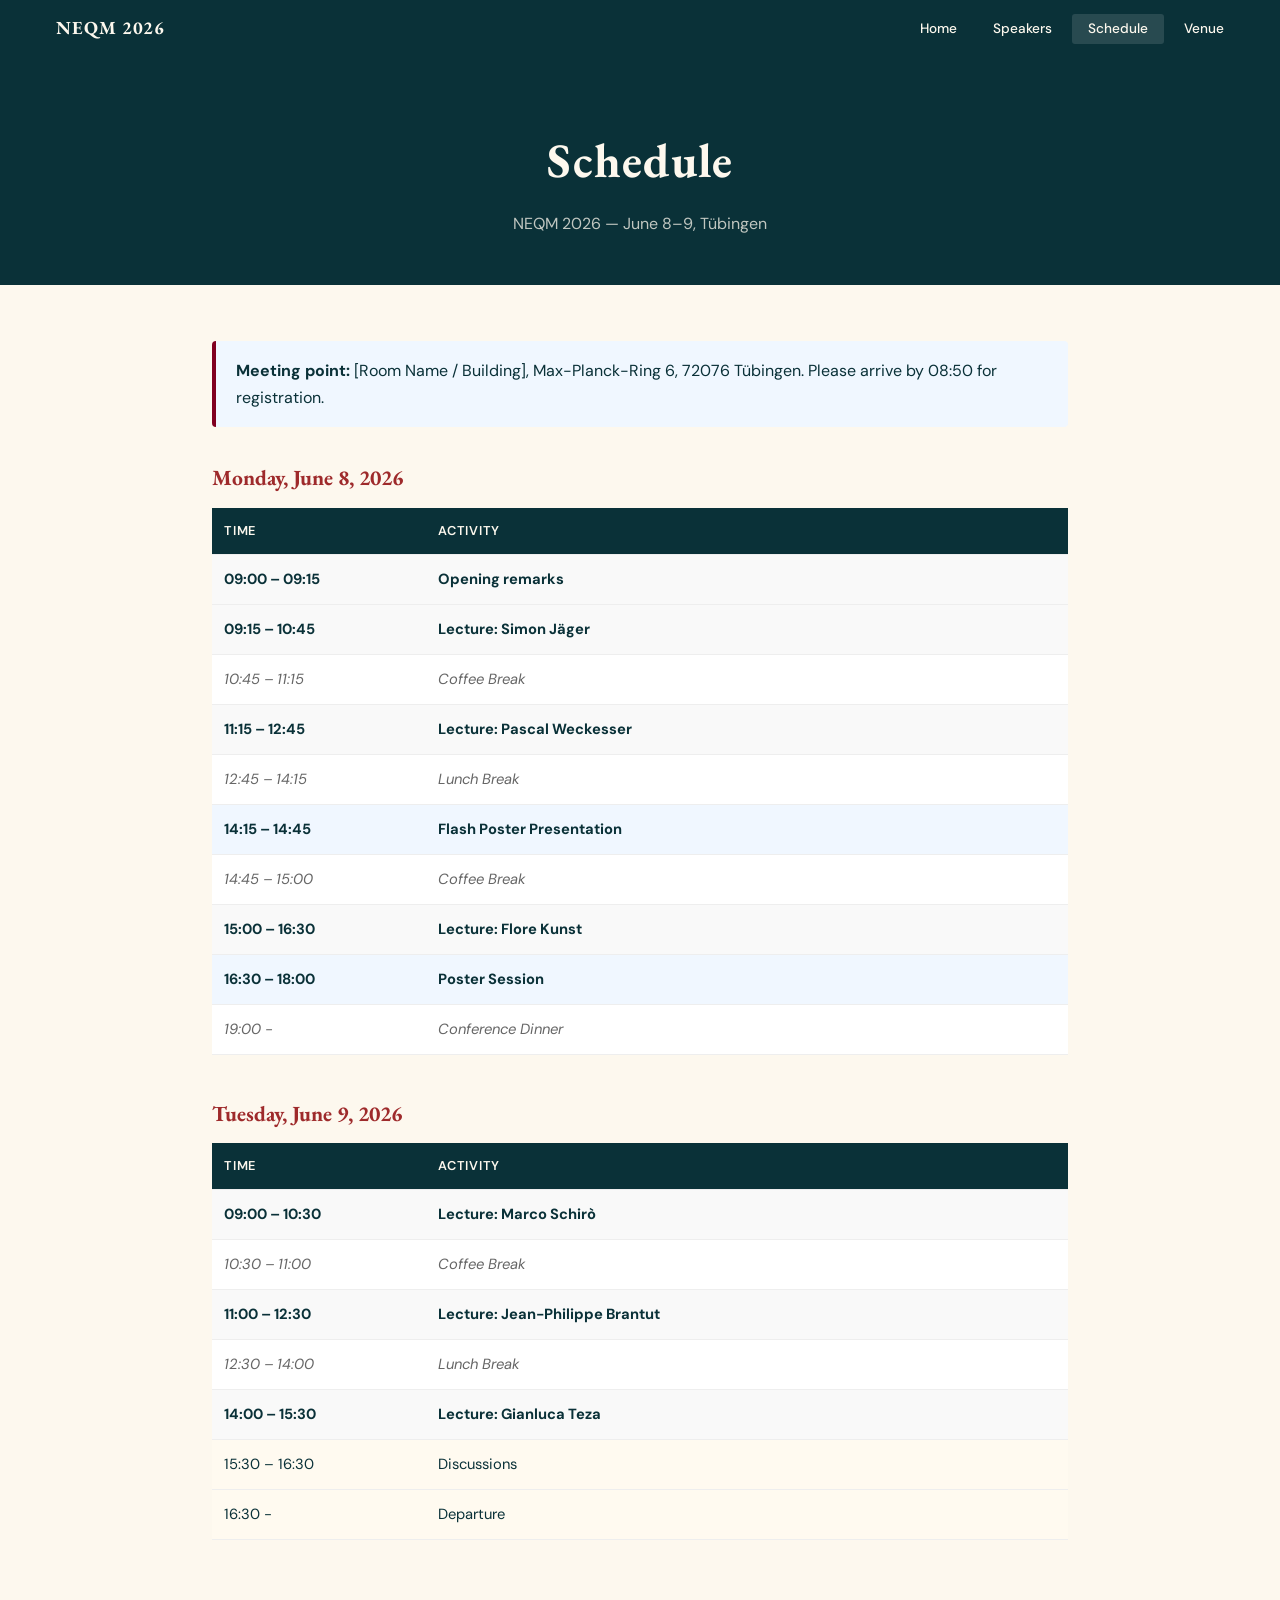
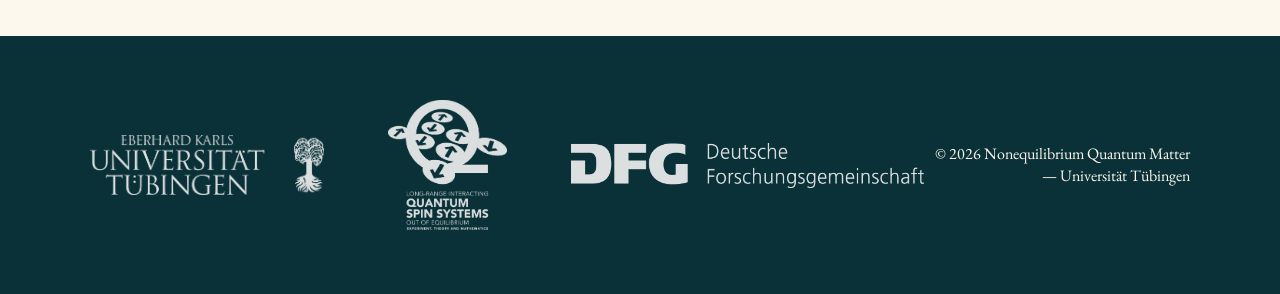
==== commit 84be6fb8: "Update schedule.html" ====
--- a/schedule.html
+++ b/schedule.html
@@ -36,6 +36,11 @@
 
 <div class="container">
 
+<div style="background:#f0f7ff; border-left:4px solid #800020; border-radius:4px; padding:1rem 1.25rem; margin-bottom:2rem;">
+  <strong>Meeting point:</strong> [Room Name / Building], Max-Planck-Ring 6, 72076 Tübingen.
+  Please arrive by 08:50 for registration.
+</div>
+  
   <div class="schedule-day">
     <h3>Monday, June 8, 2026</h3>
     <table class="schedule-table">
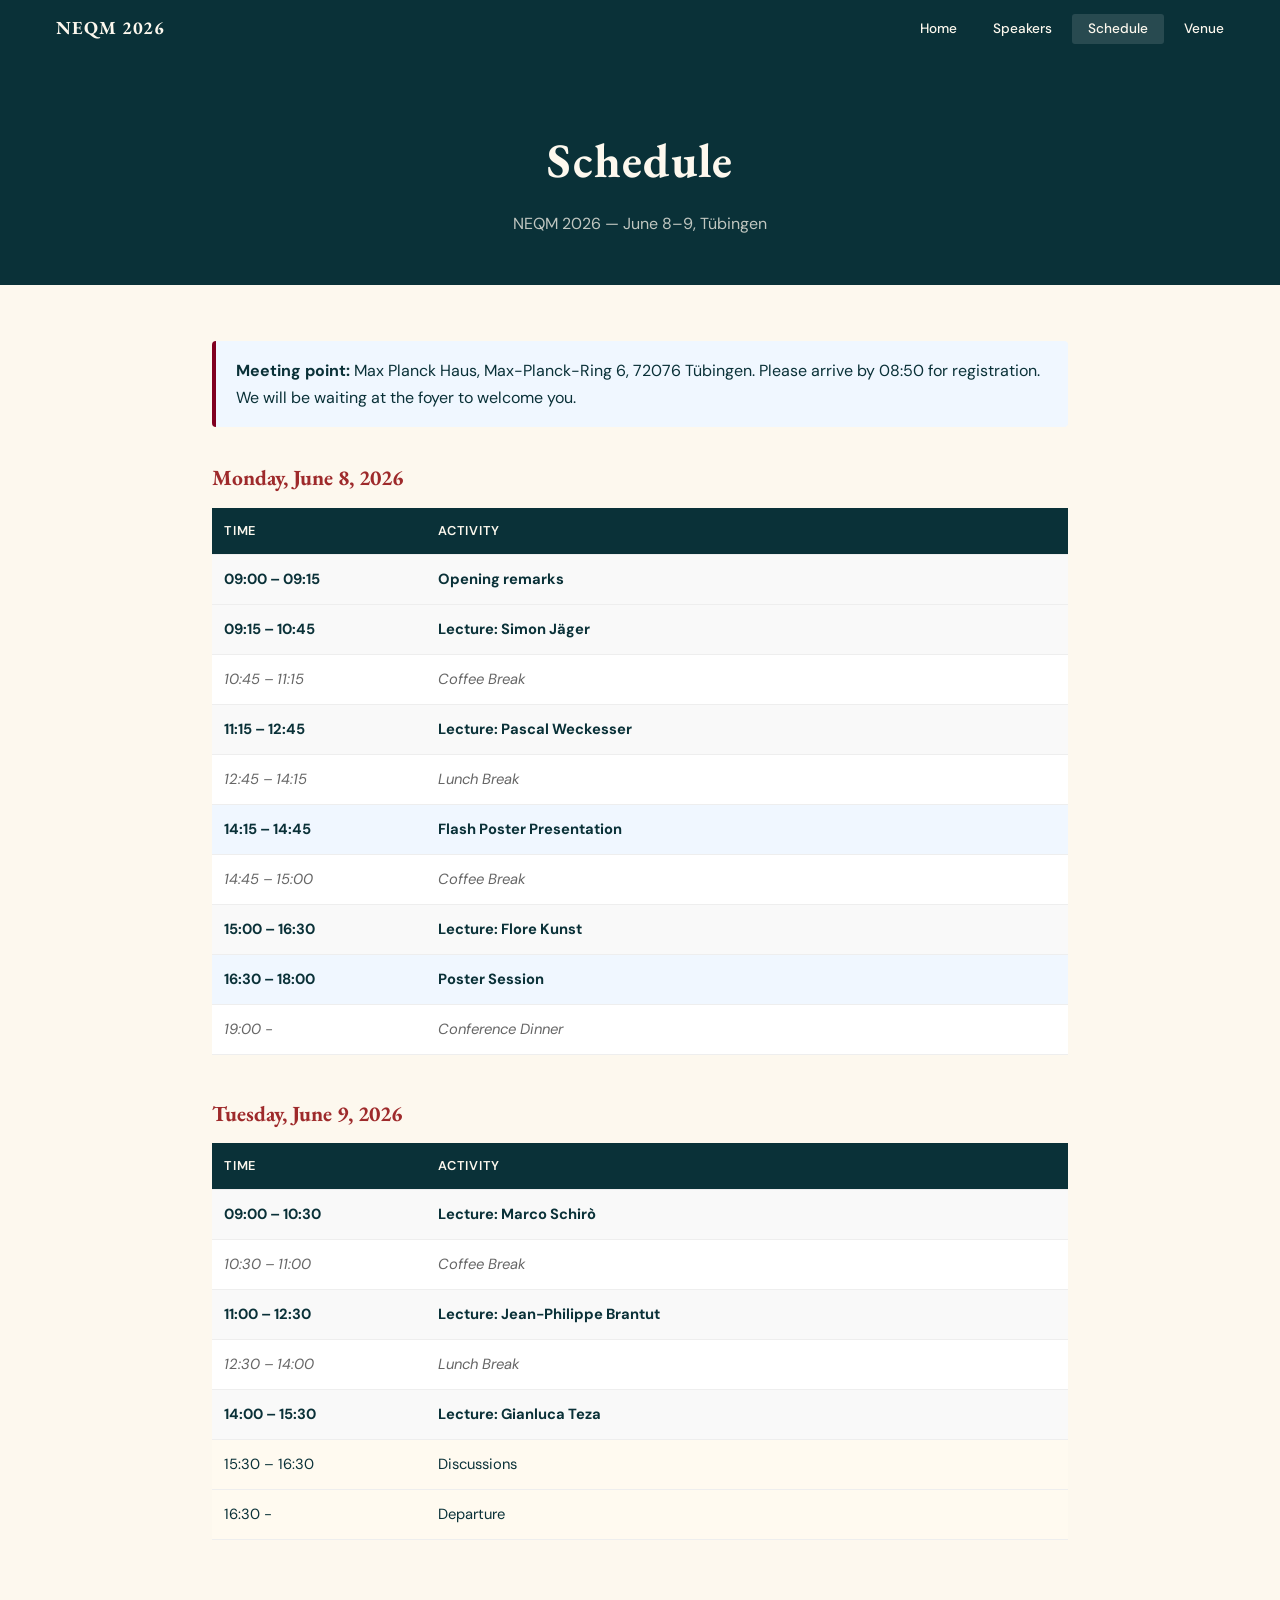
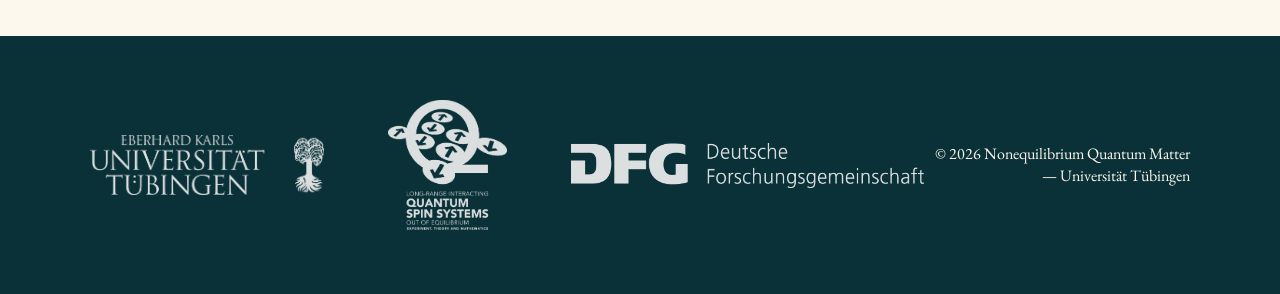
==== commit 427f2ddd: "Update schedule.html" ====
--- a/schedule.html
+++ b/schedule.html
@@ -37,8 +37,8 @@
 <div class="container">
 
 <div style="background:#f0f7ff; border-left:4px solid #800020; border-radius:4px; padding:1rem 1.25rem; margin-bottom:2rem;">
-  <strong>Meeting point:</strong> [Room Name / Building], Max-Planck-Ring 6, 72076 Tübingen.
-  Please arrive by 08:50 for registration.
+  <strong>Meeting point:</strong> Max Planck Haus, Max-Planck-Ring 6, 72076 Tübingen.
+  Please arrive by 08:50 for registration. We will be waiting at the foyer to welcome you.
 </div>
   
   <div class="schedule-day">
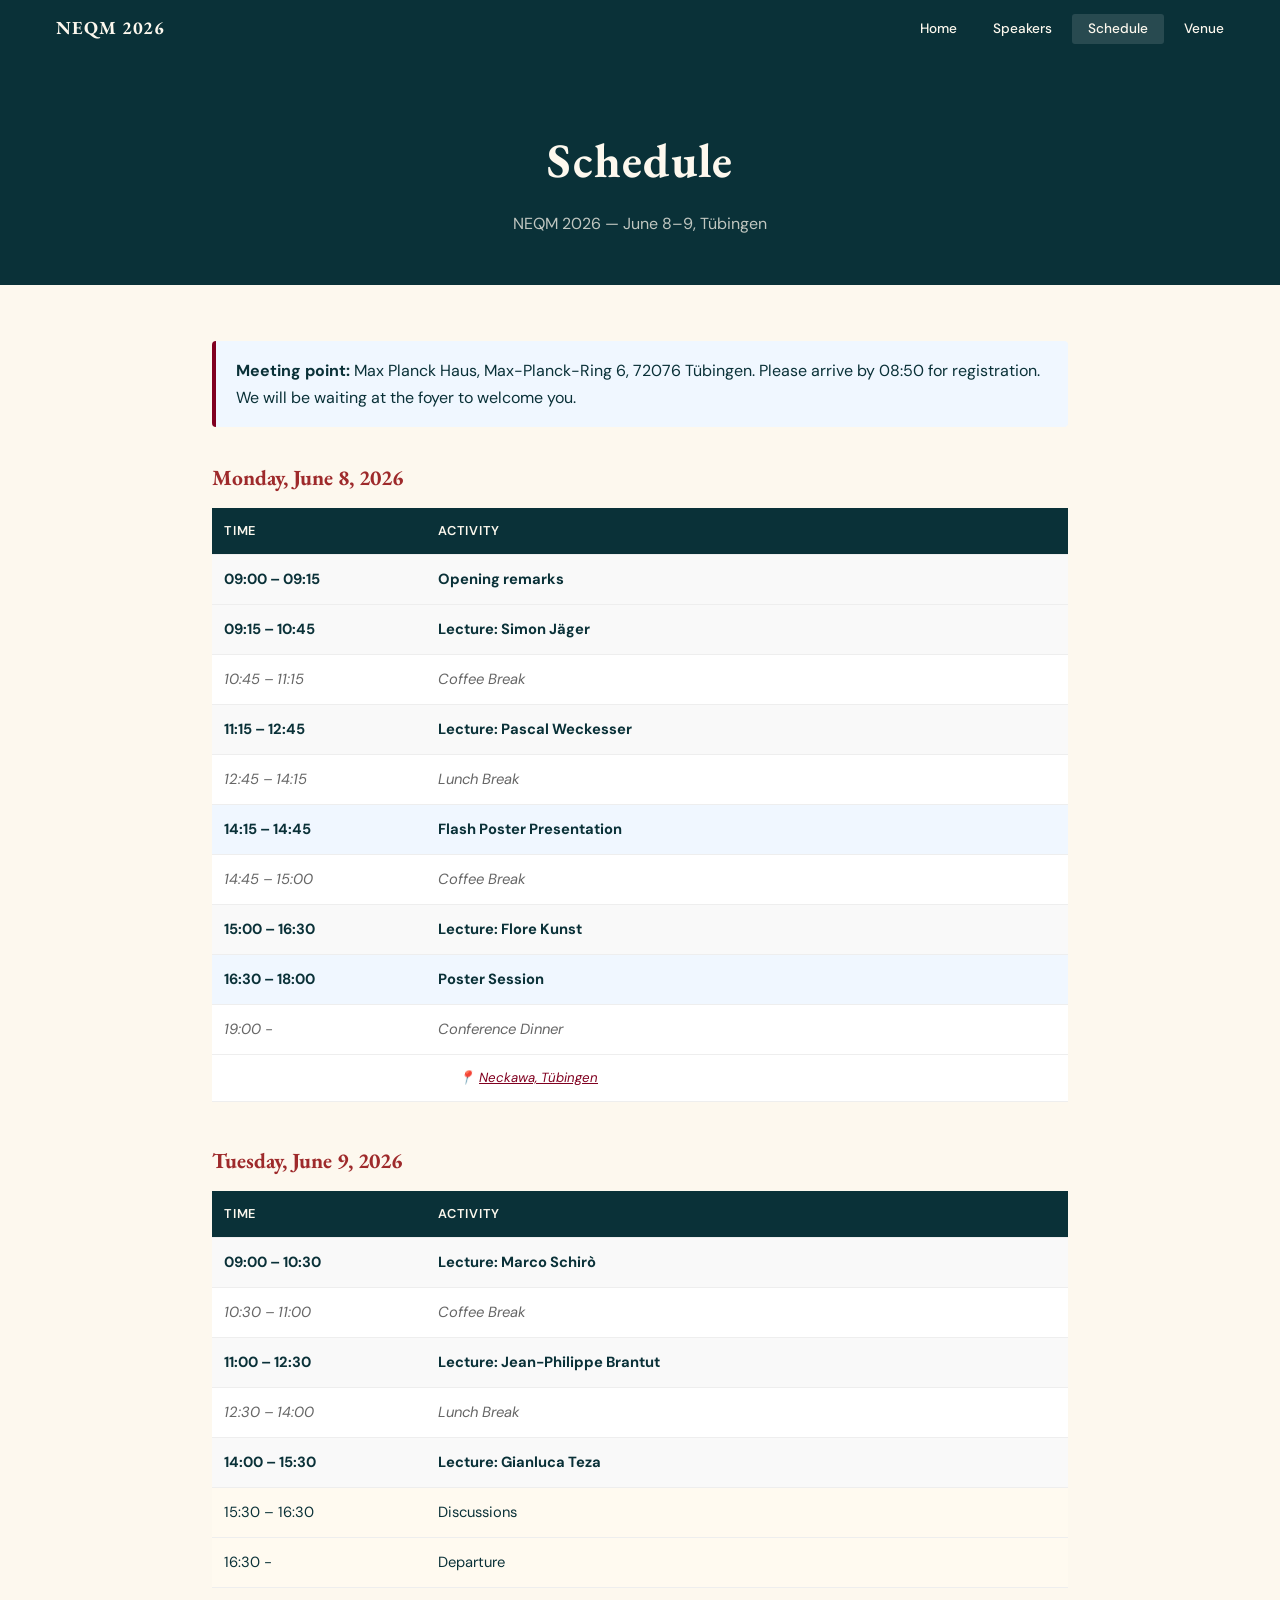
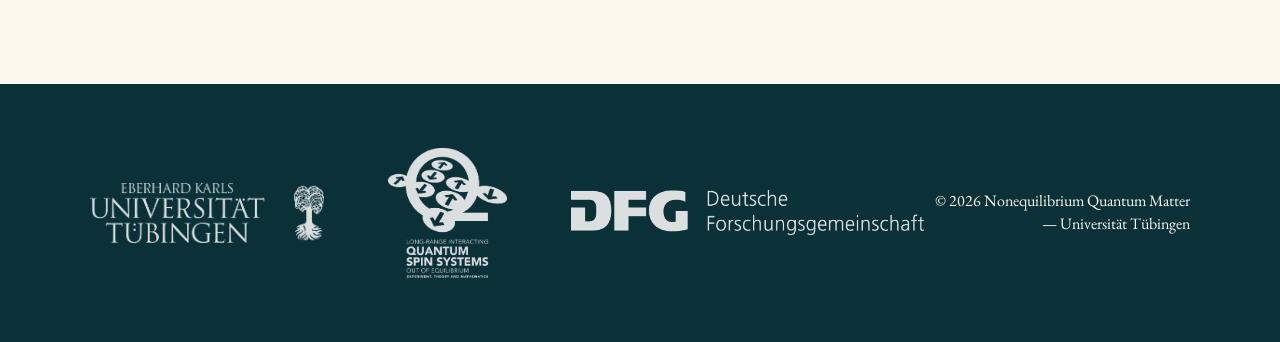
==== commit 21098c69: "Update schedule.html" ====
--- a/schedule.html
+++ b/schedule.html
@@ -61,6 +61,7 @@
         <tr class="row-talk"><td>15:00 – 16:30</td><td>Lecture: Flore Kunst</td></tr>
         <tr class="row-poster"><td>16:30 – 18:00</td><td>Poster Session</td></tr>
         <tr class="row-break"><td>19:00 - </td><td>Conference Dinner</td></tr>
+        <tr class="row-break"><td></td><td style="padding-left:2rem; font-size:0.9em;">📍 <a href="https://maps.google.com/?q=Neckawa+Tübingen" target="_blank" rel="noopener" style="color:#800020;">Neckawa, Tübingen</a></td></tr>
       </tbody>
     </table>
   </div>
